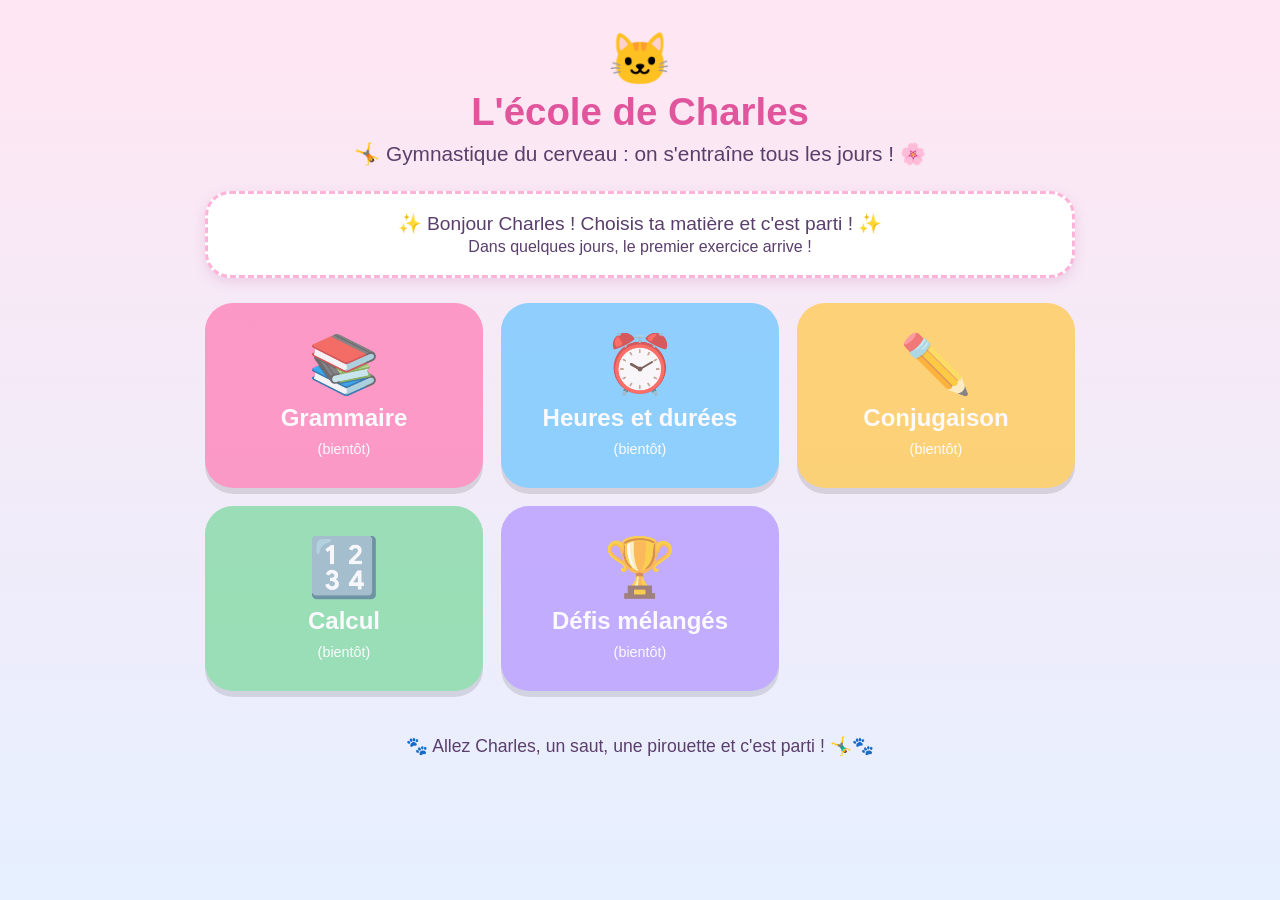
==== index.html @ 77509ce0 "Create index.html for educational website This HTML file includes a structured layout with styles fo" ====
<!DOCTYPE html>
<html lang="fr">
<head>
<meta charset="UTF-8">
<meta name="viewport" content="width=device-width, initial-scale=1">
<title>L'école de Charles</title>
<style>
  * { box-sizing: border-box; }
  body {
    margin: 0;
    font-family: "Trebuchet MS", "Comic Sans MS", Arial, sans-serif;
    background: linear-gradient(180deg, #ffe6f2 0%, #e6f0ff 100%);
    color: #5a3e6b;
    min-height: 100vh;
  }
  header { text-align: center; padding: 30px 15px 10px; }
  header h1 { font-size: 2.4em; margin: 0; color: #e0559c; }
  header .chat { font-size: 3.2em; }
  header p { font-size: 1.3em; margin: 8px 0 0; }
  main { max-width: 900px; margin: 0 auto; padding: 15px; }
  .bienvenue {
    background: #fff; border-radius: 25px; padding: 18px; text-align: center;
    box-shadow: 0 4px 12px rgba(200,120,180,.25); margin-bottom: 25px;
    font-size: 1.2em; border: 3px dashed #ffb3d9;
  }
  .grille {
    display: grid;
    grid-template-columns: repeat(auto-fit, minmax(240px, 1fr));
    gap: 18px;
  }
  .carte {
    display: block; text-decoration: none; color: #fff; text-align: center;
    padding: 28px 15px; border-radius: 28px; font-size: 1.5em; font-weight: bold;
    box-shadow: 0 6px 0 rgba(0,0,0,.15); transition: transform .1s;
  }
  .carte:active { transform: translateY(4px); box-shadow: 0 2px 0 rgba(0,0,0,.15); }
  .carte .icone { display: block; font-size: 2.4em; margin-bottom: 6px; }
  .rose { background: #ff7eb6; }
  .bleu { background: #6ec6ff; }
  .jaune { background: #ffc94d; }
  .vert { background: #7ed9a0; }
  .violet { background: #b497ff; }
  .bientot { opacity: .75; }
  .bientot small { font-weight: normal; font-size: .6em; }
  footer { text-align: center; padding: 30px 15px; font-size: 1.1em; }
</style>
</head>
<body>

<header>
  <div class="chat">🐱</div>
  <h1>L'école de Charles</h1>
  <p>🤸 Gymnastique du cerveau : on s'entraîne tous les jours ! 🌸</p>
</header>

<main>
  <section class="bienvenue">
    ✨ Bonjour Charles ! Choisis ta matière et c'est parti ! ✨<br>
    <small>Dans quelques jours, le premier exercice arrive !</small>
  </section>

  <section class="grille">
    <a class="carte rose bientot" href="#"><span class="icone">📚</span>Grammaire<br><small>(bientôt)</small></a>
    <a class="carte bleu bientot" href="#"><span class="icone">⏰</span>Heures et durées<br><small>(bientôt)</small></a>
    <a class="carte jaune bientot" href="#"><span class="icone">✏️</span>Conjugaison<br><small>(bientôt)</small></a>
    <a class="carte vert bientot" href="#"><span class="icone">🔢</span>Calcul<br><small>(bientôt)</small></a>
    <a class="carte violet bientot" href="#"><span class="icone">🏆</span>Défis mélangés<br><small>(bientôt)</small></a>
  </section>
</main>

<footer>
  🐾 Allez Charles, un saut, une pirouette et c'est parti ! 🤸‍♂️🐾
</footer>

</body>
</html>
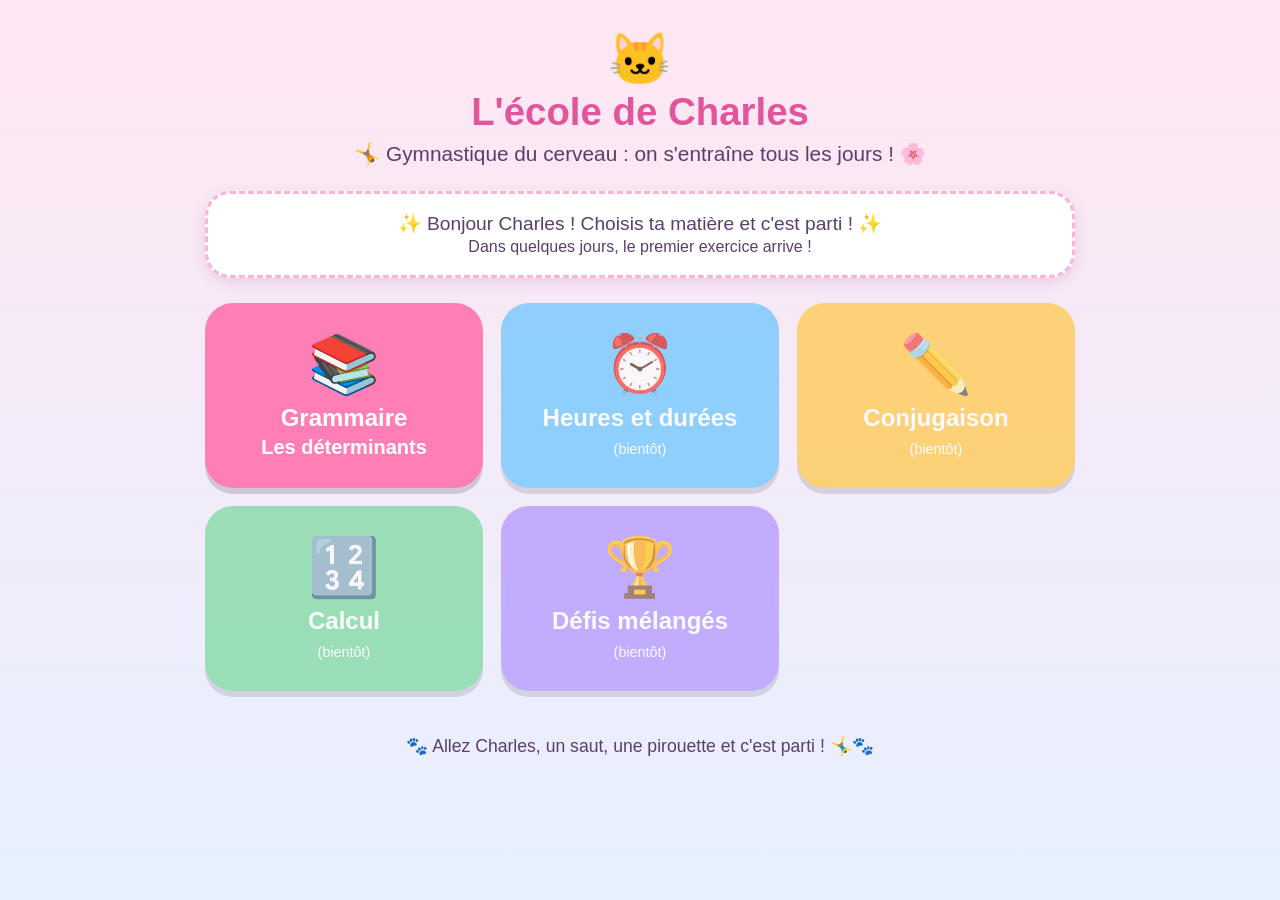
==== commit ec9e326e: "Update Grammaire link to point to determinants.html" ====
--- a/index.html
+++ b/index.html
@@ -60,7 +60,7 @@
   </section>
 
   <section class="grille">
-    <a class="carte rose bientot" href="#"><span class="icone">📚</span>Grammaire<br><small>(bientôt)</small></a>
+    <a class="carte rose" href="determinants.html"><span class="icone">📚</span>Grammaire<br><small>Les déterminants</small></a>
     <a class="carte bleu bientot" href="#"><span class="icone">⏰</span>Heures et durées<br><small>(bientôt)</small></a>
     <a class="carte jaune bientot" href="#"><span class="icone">✏️</span>Conjugaison<br><small>(bientôt)</small></a>
     <a class="carte vert bientot" href="#"><span class="icone">🔢</span>Calcul<br><small>(bientôt)</small></a>
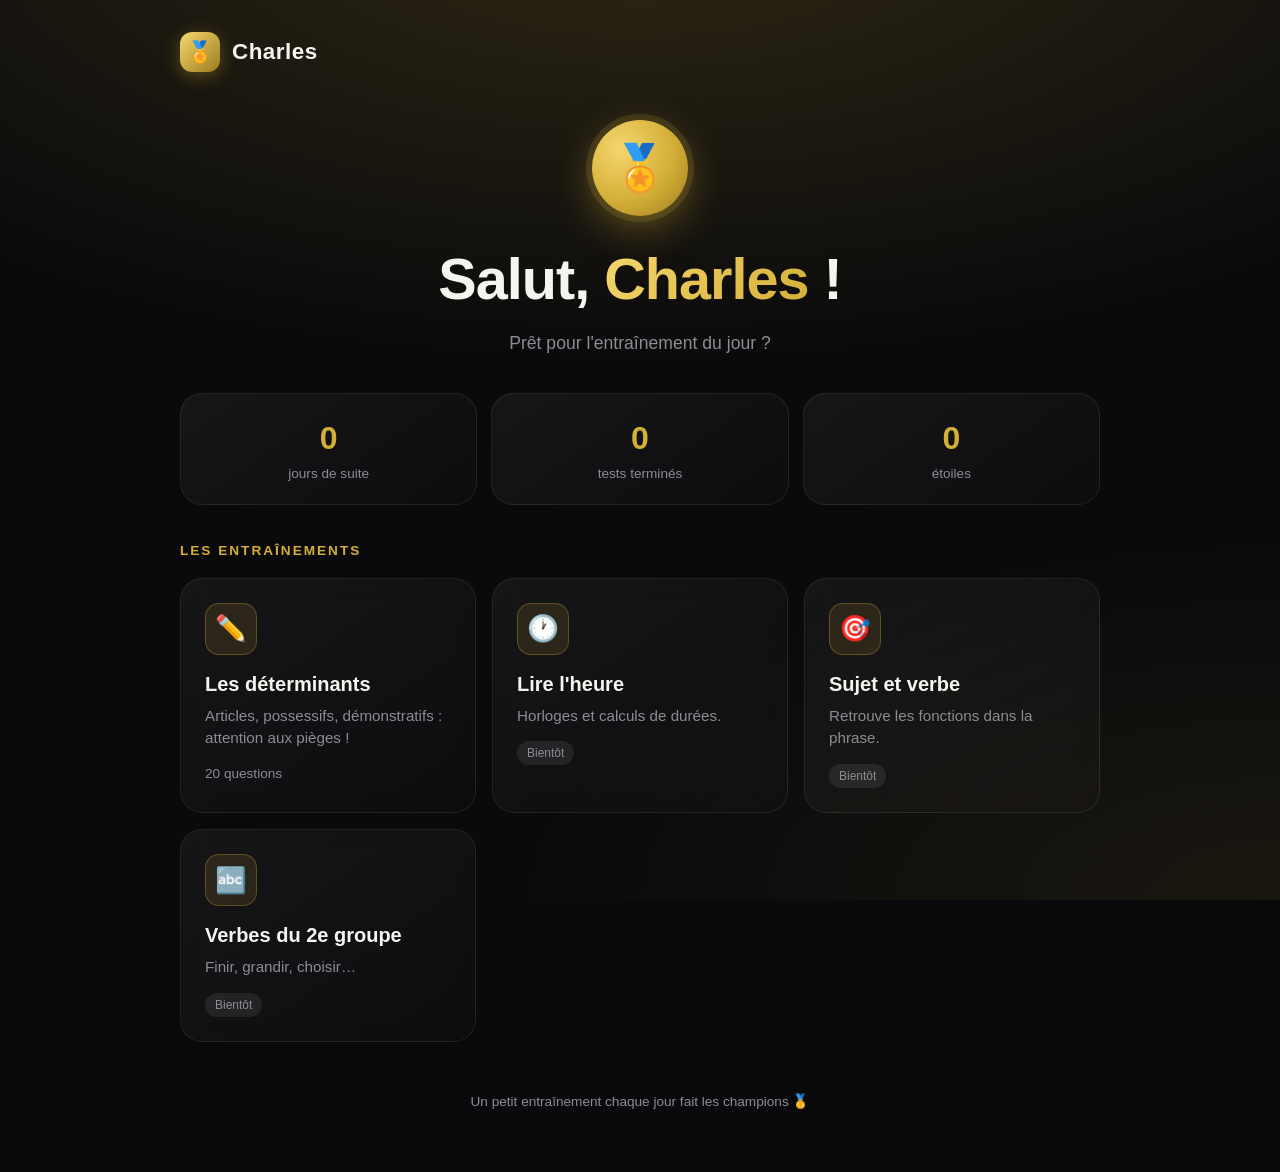
==== commit f414ee97: "Refactor index.html with updated styles and structure" ====
--- a/index.html
+++ b/index.html
@@ -2,75 +2,132 @@
 <html lang="fr">
 <head>
 <meta charset="UTF-8">
-<meta name="viewport" content="width=device-width, initial-scale=1">
-<title>L'école de Charles</title>
+<meta name="viewport" content="width=device-width, initial-scale=1.0">
+<title>Charles</title>
+<link rel="stylesheet" href="style.css">
 <style>
-  * { box-sizing: border-box; }
-  body {
-    margin: 0;
-    font-family: "Trebuchet MS", "Comic Sans MS", Arial, sans-serif;
-    background: linear-gradient(180deg, #ffe6f2 0%, #e6f0ff 100%);
-    color: #5a3e6b;
-    min-height: 100vh;
+  .hero { text-align: center; padding: 20px 0 36px; }
+  .medaille {
+    width: 96px; height: 96px; margin: 0 auto 20px; border-radius: 50%;
+    background: radial-gradient(circle at 30% 30%, var(--or-clair), var(--or) 55%, var(--or-fonce));
+    display: grid; place-items: center; font-size: 2.8rem;
+    box-shadow: 0 0 0 6px rgba(212,175,55,0.15), 0 12px 40px rgba(212,175,55,0.4);
+    animation: flotte 3.5s ease-in-out infinite;
   }
-  header { text-align: center; padding: 30px 15px 10px; }
-  header h1 { font-size: 2.4em; margin: 0; color: #e0559c; }
-  header .chat { font-size: 3.2em; }
-  header p { font-size: 1.3em; margin: 8px 0 0; }
-  main { max-width: 900px; margin: 0 auto; padding: 15px; }
-  .bienvenue {
-    background: #fff; border-radius: 25px; padding: 18px; text-align: center;
-    box-shadow: 0 4px 12px rgba(200,120,180,.25); margin-bottom: 25px;
-    font-size: 1.2em; border: 3px dashed #ffb3d9;
+  @keyframes flotte { 0%,100% { transform: translateY(0); } 50% { transform: translateY(-8px); } }
+  .hero h1 { font-size: clamp(2.4rem, 7vw, 3.6rem); font-weight: 800; letter-spacing: -1px; }
+  .hero h1 span {
+    background: linear-gradient(135deg, var(--or-clair), var(--or));
+    -webkit-background-clip: text; background-clip: text; color: transparent;
   }
-  .grille {
-    display: grid;
-    grid-template-columns: repeat(auto-fit, minmax(240px, 1fr));
-    gap: 18px;
+  .hero p { color: var(--gris); font-size: 1.1rem; margin-top: 8px; }
+
+  .stats { display: grid; grid-template-columns: repeat(3, 1fr); gap: 14px; margin-bottom: 36px; }
+  .stat { text-align: center; padding: 20px 10px; }
+  .stat .valeur { font-size: 2rem; font-weight: 800; color: var(--or); }
+  .stat .label { font-size: 0.85rem; color: var(--gris); margin-top: 2px; }
+
+  h2.titre-section {
+    font-size: 0.85rem; text-transform: uppercase; letter-spacing: 2px;
+    color: var(--or); margin-bottom: 16px; font-weight: 700;
   }
-  .carte {
-    display: block; text-decoration: none; color: #fff; text-align: center;
-    padding: 28px 15px; border-radius: 28px; font-size: 1.5em; font-weight: bold;
-    box-shadow: 0 6px 0 rgba(0,0,0,.15); transition: transform .1s;
+
+  .grille { display: grid; grid-template-columns: repeat(auto-fill, minmax(260px, 1fr)); gap: 16px; }
+  .exo {
+    display: block; text-decoration: none; color: var(--blanc);
+    transition: transform .2s, border-color .2s, box-shadow .2s;
   }
-  .carte:active { transform: translateY(4px); box-shadow: 0 2px 0 rgba(0,0,0,.15); }
-  .carte .icone { display: block; font-size: 2.4em; margin-bottom: 6px; }
-  .rose { background: #ff7eb6; }
-  .bleu { background: #6ec6ff; }
-  .jaune { background: #ffc94d; }
-  .vert { background: #7ed9a0; }
-  .violet { background: #b497ff; }
-  .bientot { opacity: .75; }
-  .bientot small { font-weight: normal; font-size: .6em; }
-  footer { text-align: center; padding: 30px 15px; font-size: 1.1em; }
+  .exo:hover { transform: translateY(-4px); border-color: var(--or); box-shadow: 0 14px 36px rgba(212,175,55,0.18); }
+  .exo .icone {
+    width: 52px; height: 52px; border-radius: 14px; margin-bottom: 14px;
+    background: rgba(212,175,55,0.12); border: 1px solid rgba(212,175,55,0.3);
+    display: grid; place-items: center; font-size: 1.6rem;
+  }
+  .exo h3 { font-size: 1.25rem; margin-bottom: 6px; }
+  .exo p { color: var(--gris); font-size: 0.95rem; margin-bottom: 14px; }
+  .exo .meta { display: flex; justify-content: space-between; align-items: center; font-size: 0.85rem; color: var(--gris); }
+  .exo .meilleur { color: var(--or); font-weight: 700; }
+
+  .bientot { opacity: 0.45; pointer-events: none; }
+  .tag-bientot {
+    display: inline-block; font-size: 0.75rem; padding: 3px 10px; border-radius: 20px;
+    background: rgba(255,255,255,0.08); color: var(--gris);
+  }
+  footer { text-align: center; color: var(--gris); font-size: 0.85rem; margin-top: 50px; }
+
+  @media (max-width: 600px) { .stat .valeur { font-size: 1.6rem; } }
 </style>
 </head>
 <body>
+<div class="container">
 
-<header>
-  <div class="chat">🐱</div>
-  <h1>L'école de Charles</h1>
-  <p>🤸 Gymnastique du cerveau : on s'entraîne tous les jours ! 🌸</p>
-</header>
+  <div class="topbar apparait">
+    <a href="index.html" class="logo"><div class="logo-badge">🏅</div>Charles</a>
+  </div>
 
-<main>
-  <section class="bienvenue">
-    ✨ Bonjour Charles ! Choisis ta matière et c'est parti ! ✨<br>
-    <small>Dans quelques jours, le premier exercice arrive !</small>
+  <section class="hero apparait">
+    <div class="medaille">🏅</div>
+    <h1>Salut, <span>Charles</span> !</h1>
+    <p>Prêt pour l'entraînement du jour ?</p>
   </section>
 
+  <section class="stats apparait" style="animation-delay:.1s">
+    <div class="card stat"><div class="valeur" id="serie">0</div><div class="label">jours de suite</div></div>
+    <div class="card stat"><div class="valeur" id="tests">0</div><div class="label">tests terminés</div></div>
+    <div class="card stat"><div class="valeur" id="etoiles">0</div><div class="label">étoiles</div></div>
+  </section>
+
+  <h2 class="titre-section apparait" style="animation-delay:.2s">Les entraînements</h2>
   <section class="grille">
-    <a class="carte rose" href="determinants.html"><span class="icone">📚</span>Grammaire<br><small>Les déterminants</small></a>
-    <a class="carte bleu bientot" href="#"><span class="icone">⏰</span>Heures et durées<br><small>(bientôt)</small></a>
-    <a class="carte jaune bientot" href="#"><span class="icone">✏️</span>Conjugaison<br><small>(bientôt)</small></a>
-    <a class="carte vert bientot" href="#"><span class="icone">🔢</span>Calcul<br><small>(bientôt)</small></a>
-    <a class="carte violet bientot" href="#"><span class="icone">🏆</span>Défis mélangés<br><small>(bientôt)</small></a>
+    <a href="determinants.html" class="card exo apparait" style="animation-delay:.25s">
+      <div class="icone">✏️</div>
+      <h3>Les déterminants</h3>
+      <p>Articles, possessifs, démonstratifs : attention aux pièges !</p>
+      <div class="meta"><span>20 questions</span><span class="meilleur" id="meilleur-det"></span></div>
+    </a>
+
+    <div class="card exo bientot apparait" style="animation-delay:.3s">
+      <div class="icone">🕐</div>
+      <h3>Lire l'heure</h3>
+      <p>Horloges et calculs de durées.</p>
+      <div class="meta"><span class="tag-bientot">Bientôt</span></div>
+    </div>
+
+    <div class="card exo bientot apparait" style="animation-delay:.35s">
+      <div class="icone">🎯</div>
+      <h3>Sujet et verbe</h3>
+      <p>Retrouve les fonctions dans la phrase.</p>
+      <div class="meta"><span class="tag-bientot">Bientôt</span></div>
+    </div>
+
+    <div class="card exo bientot apparait" style="animation-delay:.4s">
+      <div class="icone">🔤</div>
+      <h3>Verbes du 2e groupe</h3>
+      <p>Finir, grandir, choisir…</p>
+      <div class="meta"><span class="tag-bientot">Bientôt</span></div>
+    </div>
   </section>
-</main>
 
-<footer>
-  🐾 Allez Charles, un saut, une pirouette et c'est parti ! 🤸‍♂️🐾
-</footer>
+  <footer>Un petit entraînement chaque jour fait les champions 🥇</footer>
+</div>
 
+<script>
+  var data = JSON.parse(localStorage.getItem('charlesData') || '{}');
+  document.getElementById('tests').textContent = data.tests || 0;
+  document.getElementById('etoiles').textContent = data.etoiles || 0;
+
+  var serie = 0;
+  if (data.dernierJour) {
+    var auj = new Date(); auj.setHours(0,0,0,0);
+    var dernier = new Date(data.dernierJour); dernier.setHours(0,0,0,0);
+    var ecart = Math.round((auj - dernier) / 86400000);
+    serie = ecart <= 1 ? (data.serie || 0) : 0;
+  }
+  document.getElementById('serie').textContent = serie;
+
+  if (data.meilleurs && data.meilleurs.determinants !== undefined) {
+    document.getElementById('meilleur-det').textContent = '🏆 ' + data.meilleurs.determinants + '/20';
+  }
+</script>
 </body>
 </html>
--- a/style.css
+++ b/style.css
@@ -0,0 +1,95 @@
+:root {
+  --noir: #0a0a0c;
+  --noir-2: #131316;
+  --noir-3: #1c1c21;
+  --or: #d4af37;
+  --or-clair: #f5d76e;
+  --or-fonce: #9c7c1f;
+  --blanc: #f5f5f0;
+  --gris: #8c8c94;
+  --vert: #3ecf8e;
+  --rouge: #ff5c5c;
+}
+
+* { box-sizing: border-box; margin: 0; padding: 0; -webkit-tap-highlight-color: transparent; }
+
+html { scroll-behavior: smooth; }
+
+body {
+  font-family: -apple-system, BlinkMacSystemFont, "Segoe UI", Roboto, "Helvetica Neue", sans-serif;
+  background: var(--noir);
+  background-image:
+    radial-gradient(ellipse 80% 50% at 50% -10%, rgba(212,175,55,0.18), transparent),
+    radial-gradient(ellipse 60% 40% at 100% 100%, rgba(212,175,55,0.08), transparent);
+  background-attachment: fixed;
+  color: var(--blanc);
+  min-height: 100vh;
+  line-height: 1.5;
+}
+
+.container { max-width: 960px; margin: 0 auto; padding: 24px 20px 60px; }
+
+/* ---------- En-tête ---------- */
+.topbar {
+  display: flex; align-items: center; justify-content: space-between;
+  padding: 8px 0 28px;
+}
+.logo {
+  display: flex; align-items: center; gap: 12px;
+  text-decoration: none; color: var(--blanc);
+  font-weight: 800; font-size: 1.4rem; letter-spacing: 0.5px;
+}
+.logo-badge {
+  width: 40px; height: 40px; border-radius: 12px;
+  background: linear-gradient(135deg, var(--or-clair), var(--or-fonce));
+  display: grid; place-items: center; font-size: 1.3rem; color: var(--noir);
+  box-shadow: 0 4px 18px rgba(212,175,55,0.35);
+}
+.btn-retour {
+  text-decoration: none; color: var(--gris); font-size: 0.95rem;
+  padding: 10px 16px; border-radius: 12px;
+  border: 1px solid rgba(255,255,255,0.1);
+  transition: all .2s;
+}
+.btn-retour:hover { color: var(--or); border-color: var(--or); }
+
+/* ---------- Cartes ---------- */
+.card {
+  background: linear-gradient(145deg, rgba(255,255,255,0.05), rgba(255,255,255,0.015));
+  border: 1px solid rgba(255,255,255,0.08);
+  border-radius: 22px;
+  padding: 24px;
+  backdrop-filter: blur(12px);
+  -webkit-backdrop-filter: blur(12px);
+}
+
+/* ---------- Boutons ---------- */
+.btn {
+  display: inline-block; width: 100%;
+  padding: 18px 24px; border: none; border-radius: 16px;
+  font-size: 1.1rem; font-weight: 700; cursor: pointer;
+  background: linear-gradient(135deg, var(--or-clair), var(--or));
+  color: var(--noir);
+  box-shadow: 0 8px 24px rgba(212,175,55,0.3);
+  transition: transform .15s, box-shadow .15s, opacity .2s;
+  font-family: inherit;
+}
+.btn:hover { transform: translateY(-2px); box-shadow: 0 12px 30px rgba(212,175,55,0.45); }
+.btn:active { transform: scale(0.98); }
+.btn:disabled { opacity: 0.35; cursor: not-allowed; transform: none; box-shadow: none; }
+.btn-secondaire {
+  background: transparent; color: var(--or);
+  border: 1.5px solid var(--or); box-shadow: none;
+}
+.btn-secondaire:hover { background: rgba(212,175,55,0.1); box-shadow: none; }
+
+/* ---------- Animations ---------- */
+@keyframes apparition {
+  from { opacity: 0; transform: translateY(18px); }
+  to { opacity: 1; transform: translateY(0); }
+}
+.apparait { animation: apparition .5s ease both; }
+
+@media (max-width: 600px) {
+  .container { padding: 16px 14px 48px; }
+}
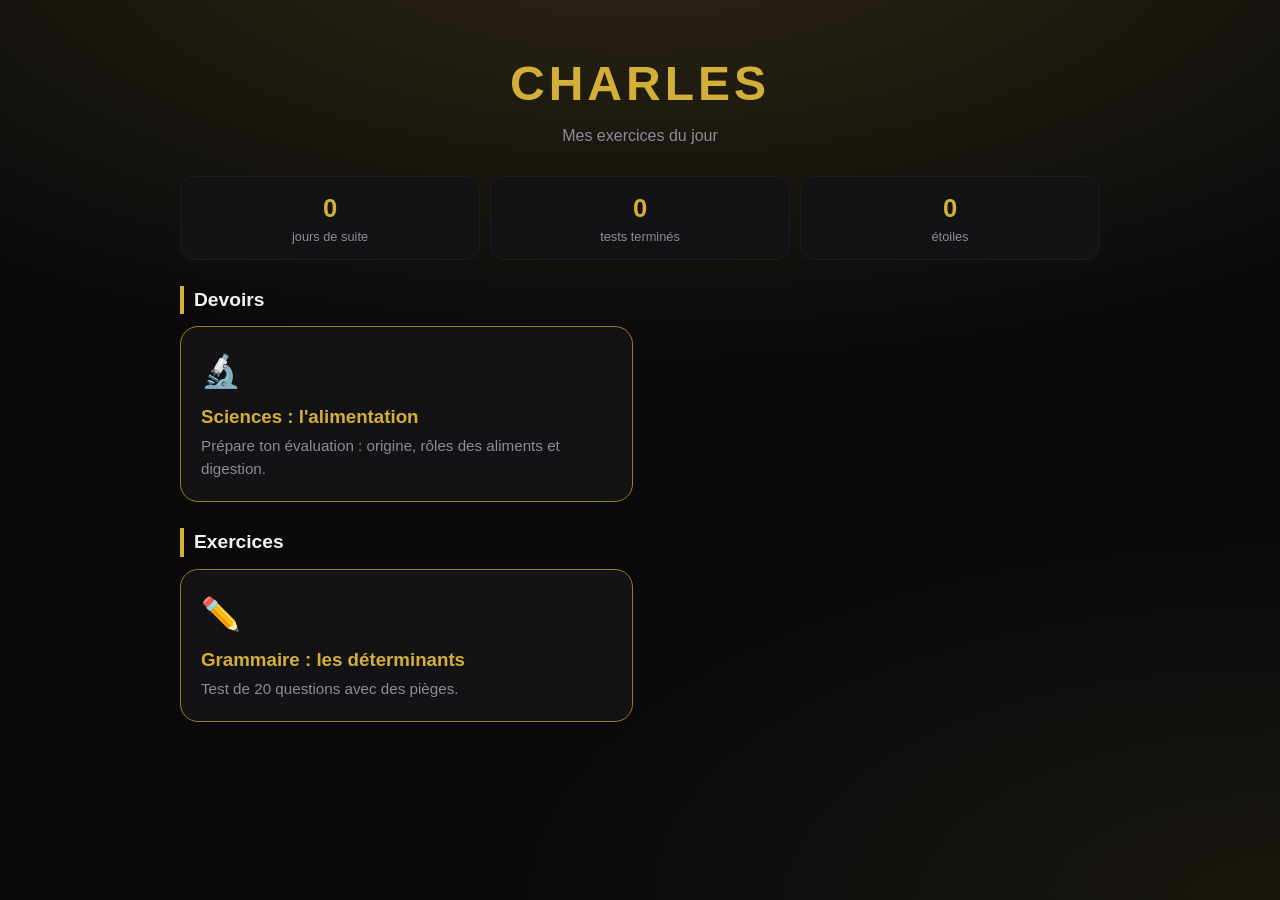
==== commit 2026dcf0: "Refactor homepage layout and styles Updated the layout and styling of the homepage, including new se" ====
--- a/index.html
+++ b/index.html
@@ -2,132 +2,65 @@
 <html lang="fr">
 <head>
 <meta charset="UTF-8">
-<meta name="viewport" content="width=device-width, initial-scale=1.0">
+<meta name="viewport" content="width=device-width, initial-scale=1">
 <title>Charles</title>
 <link rel="stylesheet" href="style.css">
 <style>
-  .hero { text-align: center; padding: 20px 0 36px; }
-  .medaille {
-    width: 96px; height: 96px; margin: 0 auto 20px; border-radius: 50%;
-    background: radial-gradient(circle at 30% 30%, var(--or-clair), var(--or) 55%, var(--or-fonce));
-    display: grid; place-items: center; font-size: 2.8rem;
-    box-shadow: 0 0 0 6px rgba(212,175,55,0.15), 0 12px 40px rgba(212,175,55,0.4);
-    animation: flotte 3.5s ease-in-out infinite;
-  }
-  @keyframes flotte { 0%,100% { transform: translateY(0); } 50% { transform: translateY(-8px); } }
-  .hero h1 { font-size: clamp(2.4rem, 7vw, 3.6rem); font-weight: 800; letter-spacing: -1px; }
-  .hero h1 span {
-    background: linear-gradient(135deg, var(--or-clair), var(--or));
-    -webkit-background-clip: text; background-clip: text; color: transparent;
-  }
-  .hero p { color: var(--gris); font-size: 1.1rem; margin-top: 8px; }
-
-  .stats { display: grid; grid-template-columns: repeat(3, 1fr); gap: 14px; margin-bottom: 36px; }
-  .stat { text-align: center; padding: 20px 10px; }
-  .stat .valeur { font-size: 2rem; font-weight: 800; color: var(--or); }
-  .stat .label { font-size: 0.85rem; color: var(--gris); margin-top: 2px; }
-
-  h2.titre-section {
-    font-size: 0.85rem; text-transform: uppercase; letter-spacing: 2px;
-    color: var(--or); margin-bottom: 16px; font-weight: 700;
-  }
-
-  .grille { display: grid; grid-template-columns: repeat(auto-fill, minmax(260px, 1fr)); gap: 16px; }
-  .exo {
-    display: block; text-decoration: none; color: var(--blanc);
-    transition: transform .2s, border-color .2s, box-shadow .2s;
-  }
-  .exo:hover { transform: translateY(-4px); border-color: var(--or); box-shadow: 0 14px 36px rgba(212,175,55,0.18); }
-  .exo .icone {
-    width: 52px; height: 52px; border-radius: 14px; margin-bottom: 14px;
-    background: rgba(212,175,55,0.12); border: 1px solid rgba(212,175,55,0.3);
-    display: grid; place-items: center; font-size: 1.6rem;
-  }
-  .exo h3 { font-size: 1.25rem; margin-bottom: 6px; }
-  .exo p { color: var(--gris); font-size: 0.95rem; margin-bottom: 14px; }
-  .exo .meta { display: flex; justify-content: space-between; align-items: center; font-size: 0.85rem; color: var(--gris); }
-  .exo .meilleur { color: var(--or); font-weight: 700; }
-
-  .bientot { opacity: 0.45; pointer-events: none; }
-  .tag-bientot {
-    display: inline-block; font-size: 0.75rem; padding: 3px 10px; border-radius: 20px;
-    background: rgba(255,255,255,0.08); color: var(--gris);
-  }
-  footer { text-align: center; color: var(--gris); font-size: 0.85rem; margin-top: 50px; }
-
-  @media (max-width: 600px) { .stat .valeur { font-size: 1.6rem; } }
+  .titre-accueil { font-size: 3rem; text-align: center; color: var(--or); letter-spacing: 4px; margin: 24px 0 4px; }
+  .sous-titre { text-align: center; color: var(--gris); margin-bottom: 28px; }
+  .section-titre { color: var(--blanc); font-size: 1.2rem; margin: 26px 0 12px; border-left: 4px solid var(--or); padding-left: 10px; }
+  .grille { display: grid; grid-template-columns: 1fr; gap: 14px; }
+  @media (min-width: 640px) { .grille { grid-template-columns: 1fr 1fr; } }
+  .carte-exo { display: block; background: var(--noir-2); border: 1px solid var(--or-fonce); border-radius: 18px; padding: 20px; text-decoration: none; color: var(--blanc); transition: transform 0.15s, border-color 0.15s; }
+  .carte-exo:active, .carte-exo:hover { transform: translateY(-3px); border-color: var(--or); }
+  .carte-exo .icone { font-size: 2rem; }
+  .carte-exo h3 { color: var(--or); margin: 8px 0 4px; }
+  .carte-exo p { color: var(--gris); font-size: 0.95rem; }
+  .stats { display: flex; gap: 10px; justify-content: center; margin-bottom: 10px; }
+  .stat { flex: 1; background: var(--noir-2); border: 1px solid var(--noir-3); border-radius: 14px; padding: 12px; text-align: center; }
+  .stat .nb { font-size: 1.6rem; color: var(--or); font-weight: 700; }
+  .stat .lib { font-size: 0.8rem; color: var(--gris); }
 </style>
 </head>
 <body>
 <div class="container">
 
-  <div class="topbar apparait">
-    <a href="index.html" class="logo"><div class="logo-badge">🏅</div>Charles</a>
+  <h1 class="titre-accueil">CHARLES</h1>
+  <p class="sous-titre">Mes exercices du jour</p>
+
+  <div class="stats">
+    <div class="stat"><div class="nb" id="statSerie">0</div><div class="lib">jours de suite</div></div>
+    <div class="stat"><div class="nb" id="statTests">0</div><div class="lib">tests terminés</div></div>
+    <div class="stat"><div class="nb" id="statEtoiles">0</div><div class="lib">étoiles</div></div>
   </div>
 
-  <section class="hero apparait">
-    <div class="medaille">🏅</div>
-    <h1>Salut, <span>Charles</span> !</h1>
-    <p>Prêt pour l'entraînement du jour ?</p>
-  </section>
+  <h2 class="section-titre">Devoirs</h2>
+  <div class="grille">
+    <a class="carte-exo" href="sciences1.html">
+      <div class="icone">🔬</div>
+      <h3>Sciences : l'alimentation</h3>
+      <p>Prépare ton évaluation : origine, rôles des aliments et digestion.</p>
+    </a>
+  </div>
 
-  <section class="stats apparait" style="animation-delay:.1s">
-    <div class="card stat"><div class="valeur" id="serie">0</div><div class="label">jours de suite</div></div>
-    <div class="card stat"><div class="valeur" id="tests">0</div><div class="label">tests terminés</div></div>
-    <div class="card stat"><div class="valeur" id="etoiles">0</div><div class="label">étoiles</div></div>
-  </section>
+  <h2 class="section-titre">Exercices</h2>
+  <div class="grille">
+    <a class="carte-exo" href="determinants.html">
+      <div class="icone">✏️</div>
+      <h3>Grammaire : les déterminants</h3>
+      <p>Test de 20 questions avec des pièges.</p>
+    </a>
+  </div>
 
-  <h2 class="titre-section apparait" style="animation-delay:.2s">Les entraînements</h2>
-  <section class="grille">
-    <a href="determinants.html" class="card exo apparait" style="animation-delay:.25s">
-      <div class="icone">✏️</div>
-      <h3>Les déterminants</h3>
-      <p>Articles, possessifs, démonstratifs : attention aux pièges !</p>
-      <div class="meta"><span>20 questions</span><span class="meilleur" id="meilleur-det"></span></div>
-    </a>
-
-    <div class="card exo bientot apparait" style="animation-delay:.3s">
-      <div class="icone">🕐</div>
-      <h3>Lire l'heure</h3>
-      <p>Horloges et calculs de durées.</p>
-      <div class="meta"><span class="tag-bientot">Bientôt</span></div>
-    </div>
-
-    <div class="card exo bientot apparait" style="animation-delay:.35s">
-      <div class="icone">🎯</div>
-      <h3>Sujet et verbe</h3>
-      <p>Retrouve les fonctions dans la phrase.</p>
-      <div class="meta"><span class="tag-bientot">Bientôt</span></div>
-    </div>
-
-    <div class="card exo bientot apparait" style="animation-delay:.4s">
-      <div class="icone">🔤</div>
-      <h3>Verbes du 2e groupe</h3>
-      <p>Finir, grandir, choisir…</p>
-      <div class="meta"><span class="tag-bientot">Bientôt</span></div>
-    </div>
-  </section>
-
-  <footer>Un petit entraînement chaque jour fait les champions 🥇</footer>
 </div>
 
 <script>
-  var data = JSON.parse(localStorage.getItem('charlesData') || '{}');
-  document.getElementById('tests').textContent = data.tests || 0;
-  document.getElementById('etoiles').textContent = data.etoiles || 0;
-
-  var serie = 0;
-  if (data.dernierJour) {
-    var auj = new Date(); auj.setHours(0,0,0,0);
-    var dernier = new Date(data.dernierJour); dernier.setHours(0,0,0,0);
-    var ecart = Math.round((auj - dernier) / 86400000);
-    serie = ecart <= 1 ? (data.serie || 0) : 0;
-  }
-  document.getElementById('serie').textContent = serie;
-
-  if (data.meilleurs && data.meilleurs.determinants !== undefined) {
-    document.getElementById('meilleur-det').textContent = '🏆 ' + data.meilleurs.determinants + '/20';
-  }
+  try {
+    var s = JSON.parse(localStorage.getItem('charles_stats')) || {};
+    document.getElementById('statSerie').textContent = s.serie || 0;
+    document.getElementById('statTests').textContent = s.tests || 0;
+    document.getElementById('statEtoiles').textContent = s.etoiles || 0;
+  } catch (e) {}
 </script>
 </body>
 </html>
